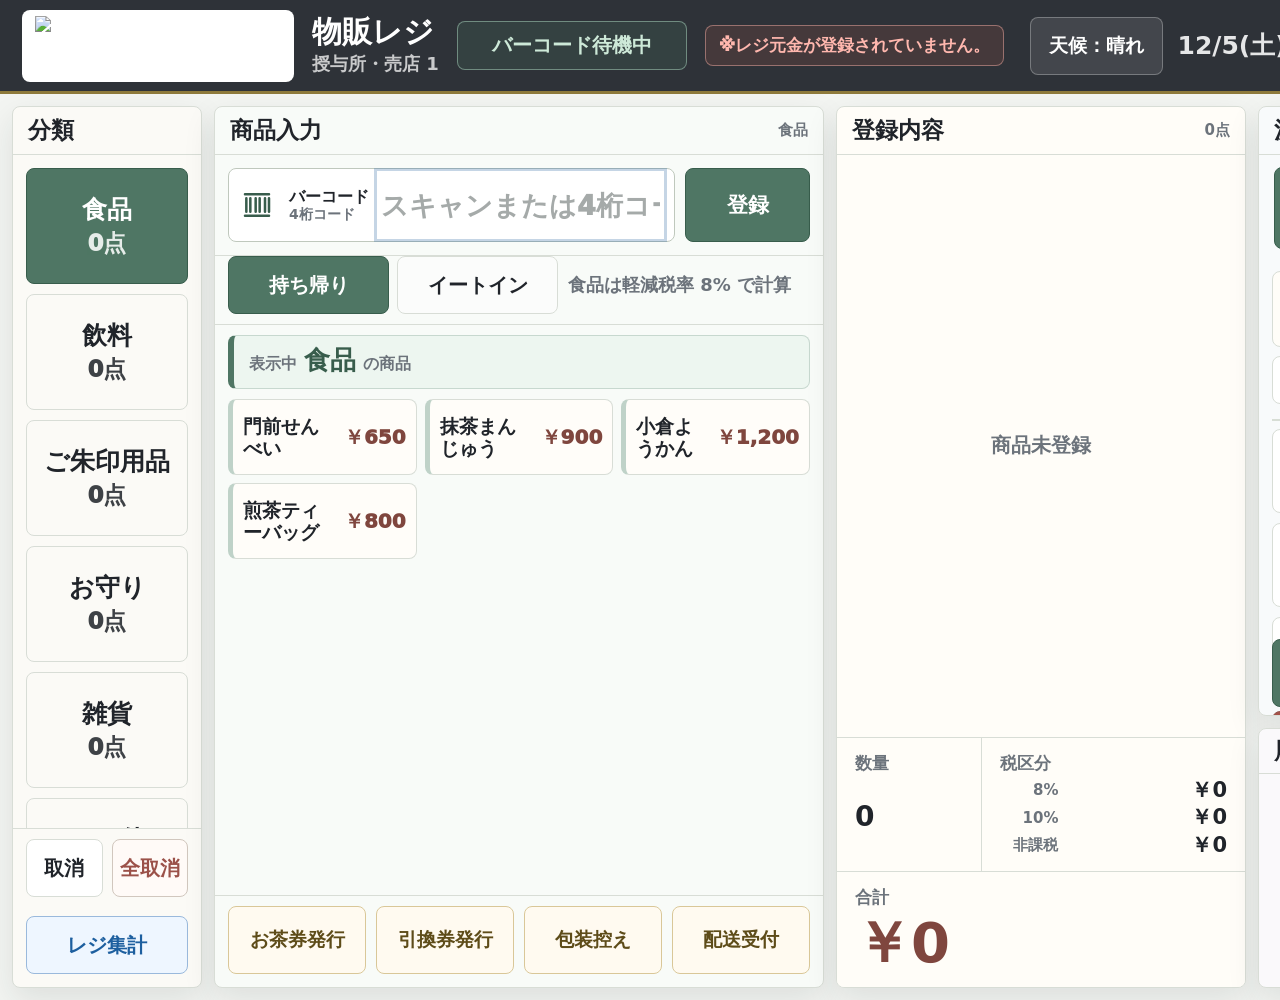
==== buppan/index.html @ e5e0f77d "init" ====
<!doctype html>
<html lang="ja">
  <head>
    <meta charset="utf-8" />
    <meta name="viewport" content="width=device-width, initial-scale=1" />
    <meta name="theme-color" content="#2e3238" />
    <title>物販レジ WUXGA 10.1インチ</title>
    <link rel="manifest" href="./manifest.webmanifest" />
    <link rel="icon" href="../../temple-register-icon.svg" type="image/svg+xml" />
    <link rel="stylesheet" href="./styles.css" />
    <script src="./app.js" defer></script>
  </head>
  <body>
    <div class="app">
      <header class="topbar">
        <div class="brand-mark">
          <img src="../../omairi-pay-logo.svg" alt="おまいり Pay" />
        </div>
        <div class="title-block">
          <h1>物販レジ</h1>
          <p>授与所・売店 1</p>
        </div>
        <div class="scanner-status" id="scannerStatus">バーコード待機中</div>
        <div class="opening-alert" id="openingAlert">※レジ元金が登録されていません。</div>
        <div class="topbar-meta">
          <div class="weather-selector">
            <button type="button" class="weather-button" id="weatherButton" aria-expanded="false" aria-haspopup="true">
              天候：晴れ
            </button>
            <div class="weather-menu hidden" id="weatherMenu" aria-label="天候選択"></div>
          </div>
          <span id="clock">--/-- --:--</span>
          <button type="button" class="staff-button" id="staffButton">担当：山田 太郎</button>
        </div>
      </header>

      <main class="retail-layout" id="registerScreen">
        <section class="category-column column-shell" aria-label="分類">
          <div class="column-heading">
            <h2>分類</h2>
          </div>
          <nav class="category-tabs" id="categoryTabs" aria-label="商品分類"></nav>
          <div class="side-actions">
            <button type="button" class="side-action" id="undoButton">取消</button>
            <button type="button" class="side-action danger" id="clearCart">全取消</button>
            <button type="button" class="side-action report" id="openClosing">レジ集計</button>
          </div>
        </section>

        <section class="product-column column-shell" aria-label="商品入力">
          <div class="column-heading">
            <h2>商品入力</h2>
            <span id="activeCategoryLabel">食品</span>
          </div>

          <div class="scan-panel">
            <label class="barcode-field">
              <svg class="field-icon" viewBox="0 0 24 24" aria-hidden="true">
                <path d="M4 7v10M7 7v10M11 7v10M14 7v10M18 7v10M21 7v10" />
                <path d="M3 4h18M3 20h18" />
              </svg>
              <span class="barcode-label">
                <strong>バーコード</strong>
                <small>4桁コード</small>
              </span>
              <input id="barcodeInput" type="text" inputmode="numeric" autocomplete="off" placeholder="スキャンまたは4桁コード" />
            </label>
            <button type="button" class="scan-button" id="addBarcode">登録</button>
          </div>

          <div class="mode-row">
            <div class="service-mode" id="serviceMode" role="tablist" aria-label="税率区分">
              <button type="button" class="active" data-service="takeout" role="tab" aria-selected="true">持ち帰り</button>
              <button type="button" data-service="eatin" role="tab" aria-selected="false">イートイン</button>
            </div>
            <div class="service-note" id="serviceNote">食品は軽減税率 8% で計算</div>
          </div>

          <div class="product-context">
            <span>表示中</span>
            <strong id="categoryContextLabel">食品</strong>
            <span>の商品</span>
          </div>

          <div class="product-grid" id="productGrid" aria-live="polite"></div>

          <div class="ticket-actions" aria-label="券・控え発行">
            <button type="button" data-ticket-action="tea">お茶券発行</button>
            <button type="button" data-ticket-action="voucher">引換券発行</button>
            <button type="button" data-ticket-action="wrap">包装控え</button>
            <button type="button" data-ticket-action="delivery">配送受付</button>
          </div>
        </section>

        <section class="cart-column column-shell" aria-label="登録内容">
          <div class="column-heading">
            <h2>登録内容</h2>
            <span id="cartCount">0点</span>
          </div>
          <div class="cart-list" id="cartList"></div>
            <div class="cart-totals">
              <div>
                <span>数量</span>
                <strong id="itemTotal">0</strong>
              </div>
            <div class="tax-total-block">
              <span>税区分</span>
              <div class="tax-summary" id="taxSummary">
                <div><span>8%</span><strong>¥0</strong></div>
                <div><span>10%</span><strong>¥0</strong></div>
                <div><span>非課税</span><strong>¥0</strong></div>
              </div>
            </div>
            <div class="grand-total">
              <span>合計</span>
              <strong id="grandTotal">¥0</strong>
            </div>
          </div>
        </section>

        <section class="payment-column" aria-label="決済">
          <section class="payment-panel column-shell">
            <div class="column-heading">
              <h2>決済</h2>
              <span id="paymentModeLabel">現金</span>
            </div>
            <div class="payment-tabs" id="paymentTabs" role="tablist" aria-label="決済方法">
              <button type="button" class="active" data-payment="cash" role="tab" aria-selected="true">
                <svg class="button-icon" viewBox="0 0 24 24" aria-hidden="true">
                  <rect x="3" y="6" width="18" height="12" rx="2" />
                  <circle cx="12" cy="12" r="3" />
                  <path d="M6 9h2M16 15h2" />
                </svg>
                <span>現金</span>
              </button>
              <button type="button" data-payment="cashless" role="tab" aria-selected="false">
                <svg class="button-icon" viewBox="0 0 24 24" aria-hidden="true">
                  <rect x="3" y="5" width="18" height="14" rx="2" />
                  <path d="M3 10h18M7 15h4" />
                </svg>
                <span>キャッシュレス</span>
              </button>
            </div>

            <div class="cash-panel" id="cashPanel">
              <div class="payment-readouts">
                <button type="button" class="payment-readout" id="cashEntryButton">
                  <span>お預り</span>
                  <strong id="cashReceived">¥0</strong>
                </button>
                <div class="payment-readout change">
                  <span>お釣り</span>
                  <strong id="changeAmount">¥0</strong>
                </div>
              </div>
              <div class="quick-money">
                <button type="button" data-cash="exact">ちょうど</button>
                <button type="button" data-cash-add="1000">+1,000</button>
                <button type="button" data-cash-add="5000">+5,000</button>
                <button type="button" data-cash-add="10000">+10,000</button>
              </div>
              <div class="money-pad" id="moneyPad" aria-label="金額テンキー">
                <button type="button" data-digit="7">7</button>
                <button type="button" data-digit="8">8</button>
                <button type="button" data-digit="9">9</button>
                <button type="button" data-digit="4">4</button>
                <button type="button" data-digit="5">5</button>
                <button type="button" data-digit="6">6</button>
                <button type="button" data-digit="1">1</button>
                <button type="button" data-digit="2">2</button>
                <button type="button" data-digit="3">3</button>
                <button type="button" class="clear-key" data-action="clearCash">C</button>
                <button type="button" data-digit="0">0</button>
                <button type="button" data-digit="00">00</button>
              </div>
            </div>

            <div class="cashless-panel hidden" id="cashlessPanel">
              <div class="cashless-methods" id="cashlessMethods">
                <button type="button" class="active" data-cashless="クレジット">クレジット</button>
                <button type="button" data-cashless="電子マネー">電子マネー</button>
              </div>
              <div class="payment-readout cashless-total">
                <span>決済額</span>
                <strong id="cashlessTotal">¥0</strong>
              </div>
              <button type="button" class="approve-button" id="approveCashless">承認して会計確認</button>
              <div class="status-line" id="cashlessStatus">未処理</div>
            </div>

            <button type="button" class="settle-button" id="settleButton">会計確認</button>
          </section>

          <section class="history-panel column-shell">
            <div class="column-heading compact">
              <h2>履歴</h2>
              <span id="historyCount">0件</span>
            </div>
            <div class="history-list" id="historyList"></div>
          </section>
        </section>
      </main>

      <main class="closing-screen hidden" id="closingScreen" aria-label="レジ集計">
        <section class="closing-top">
          <div>
            <h2>レジ集計</h2>
            <p>販売途中でも現在時点の集計を確認できます</p>
          </div>
          <div class="closing-top-actions">
            <button type="button" class="closing-report-print" id="printClosingReport">レジ締集計表印刷</button>
            <button type="button" class="back-register" id="backRegister">レジ画面へ戻る</button>
          </div>
        </section>

        <section class="closing-dashboard" aria-label="集計サマリー">
          <div class="closing-metric">
            <span>レジ元金</span>
            <strong id="openingCashTotal">¥0</strong>
          </div>
          <div class="closing-metric">
            <span>現金売上</span>
            <strong id="cashSalesTotal">¥0</strong>
          </div>
          <div class="closing-metric">
            <span>レジ内理論現金</span>
            <strong id="expectedCashTotal">¥0</strong>
          </div>
          <div class="closing-metric">
            <span>レジ内実現金</span>
            <strong id="closingCashTotal">¥0</strong>
          </div>
          <div class="closing-metric difference">
            <span>レジ金差額（過不足金）</span>
            <strong id="cashDifference">¥0</strong>
          </div>
        </section>

        <section class="closing-grid">
          <section class="closing-panel cash-count-panel">
            <div class="closing-panel-heading">
              <div>
                <h3>レジ元金登録</h3>
                <p>販売開始前の釣銭準備金</p>
              </div>
              <span id="openingSavedAt">未登録</span>
            </div>
            <div class="cash-count-table" id="openingCashRows"></div>
            <button type="button" class="closing-save" id="saveOpeningCash">元金を登録</button>
          </section>

          <section class="closing-panel cash-count-panel">
            <div class="closing-panel-heading">
              <div>
                <h3>レジ締登録</h3>
                <p>販売終了後、レジ内の実現金を登録</p>
              </div>
              <span id="closingSavedAt">未登録</span>
            </div>
            <div class="cash-count-table" id="closingCashRows"></div>
            <button type="button" class="closing-save close" id="saveClosingCash">締めを登録</button>
          </section>

          <section class="closing-panel sales-panel">
            <div class="closing-panel-heading">
              <div>
                <h3>売上内訳</h3>
                <p>現時点の会計を集計</p>
              </div>
            </div>
            <div class="sales-breakdown">
              <div>
                <span>会計件数</span>
                <strong id="activeSaleCount">0件</strong>
              </div>
              <div>
                <span>商品点数</span>
                <strong id="closingItemTotal">0点</strong>
              </div>
              <div>
                <span>現金売上</span>
                <strong id="cashSalesBreakdown">¥0</strong>
              </div>
              <div>
                <span>クレジットカード</span>
                <strong id="creditSalesTotal">¥0</strong>
              </div>
              <div>
                <span>電子マネー</span>
                <strong id="emoneySalesTotal">¥0</strong>
              </div>
              <div class="sales-grand">
                <span>売上合計</span>
                <strong id="grossSalesTotal">¥0</strong>
              </div>
            </div>
          </section>

          <section class="closing-panel summary-panel">
            <div class="closing-panel-heading">
              <div>
                <h3>税区分別売上</h3>
                <p>8％・10％・非課税</p>
              </div>
            </div>
            <div class="closing-tax-summary" id="closingTaxSummary"></div>
          </section>

          <section class="closing-panel product-summary-panel">
            <div class="closing-panel-heading">
              <div>
                <h3>商品別数量</h3>
                <p>本日の物販商品別集計</p>
              </div>
            </div>
            <div class="product-summary-list" id="closingProductSummary"></div>
          </section>
        </section>
      </main>
    </div>

    <div class="modal-backdrop hidden" id="quantityDialog" role="dialog" aria-modal="true" aria-labelledby="quantityTitle">
      <section class="keypad-dialog">
        <div class="dialog-heading">
          <h2 id="quantityTitle">数量入力</h2>
          <button type="button" class="dialog-close" id="quantityCancel" aria-label="閉じる">×</button>
        </div>
        <div class="cash-count-display quantity-display">
          <span id="quantityTargetName">商品</span>
          <strong id="quantityInputValue">0</strong>
        </div>
        <div class="cash-count-pad quantity-pad" id="quantityPad" aria-label="数量テンキー">
          <button type="button" data-quantity-digit="7">7</button>
          <button type="button" data-quantity-digit="8">8</button>
          <button type="button" data-quantity-digit="9">9</button>
          <button type="button" data-quantity-digit="4">4</button>
          <button type="button" data-quantity-digit="5">5</button>
          <button type="button" data-quantity-digit="6">6</button>
          <button type="button" data-quantity-digit="1">1</button>
          <button type="button" data-quantity-digit="2">2</button>
          <button type="button" data-quantity-digit="3">3</button>
          <button type="button" class="clear-key" data-quantity-action="clear">C</button>
          <button type="button" data-quantity-digit="0">0</button>
          <button type="button" data-quantity-action="back">⌫</button>
        </div>
        <div class="dialog-actions">
          <button type="button" class="secondary-action" id="quantityClear">クリア</button>
          <button type="button" class="primary-action" id="quantityApply">決定</button>
        </div>
      </section>
    </div>

    <div class="modal-backdrop hidden" id="cashCountDialog" role="dialog" aria-modal="true" aria-labelledby="cashCountTitle">
      <section class="keypad-dialog">
        <div class="dialog-heading">
          <h2 id="cashCountTitle">枚数入力</h2>
          <button type="button" class="dialog-close" id="cashCountCancel" aria-label="閉じる">×</button>
        </div>
        <div class="cash-count-display">
          <span id="cashCountTargetName">金種</span>
          <strong id="cashCountInputValue">0</strong>
        </div>
        <div class="cash-count-pad" id="cashCountPad" aria-label="枚数テンキー">
          <button type="button" data-cash-count-digit="7">7</button>
          <button type="button" data-cash-count-digit="8">8</button>
          <button type="button" data-cash-count-digit="9">9</button>
          <button type="button" data-cash-count-digit="4">4</button>
          <button type="button" data-cash-count-digit="5">5</button>
          <button type="button" data-cash-count-digit="6">6</button>
          <button type="button" data-cash-count-digit="1">1</button>
          <button type="button" data-cash-count-digit="2">2</button>
          <button type="button" data-cash-count-digit="3">3</button>
          <button type="button" class="clear-key" data-cash-count-action="clear">C</button>
          <button type="button" data-cash-count-digit="0">0</button>
          <button type="button" data-cash-count-action="back">⌫</button>
        </div>
        <div class="dialog-actions">
          <button type="button" class="secondary-action" id="cashCountClear">クリア</button>
          <button type="button" class="primary-action" id="cashCountApply">決定</button>
        </div>
      </section>
    </div>

    <div class="modal-backdrop hidden" id="confirmDialog" role="dialog" aria-modal="true" aria-labelledby="confirmTitle">
      <section class="confirm-dialog">
        <div class="dialog-heading">
          <h2 id="confirmTitle">会計確認</h2>
          <button type="button" class="dialog-close" id="confirmClose" aria-label="閉じる">×</button>
        </div>
        <div class="confirm-summary" id="confirmSummary"></div>
        <div class="confirm-readout settlement-readout">
          <div class="confirm-metric confirm-total-block">
            <span>合計</span>
            <strong id="confirmTotal">¥0</strong>
          </div>
          <div class="confirm-metric confirm-payment-block">
            <span>決済種別</span>
            <strong id="confirmPayment">現金</strong>
          </div>
          <div class="confirm-metric confirm-received-block" id="confirmReceivedBlock">
            <span>お預り</span>
            <strong id="confirmReceived">¥0</strong>
          </div>
          <div class="confirm-metric confirm-change-block" id="confirmChangeBlock">
            <span>お釣り</span>
            <strong id="confirmChange">¥0</strong>
          </div>
        </div>
        <div class="dialog-actions">
          <button type="button" class="secondary-action" id="confirmBack">戻る</button>
          <button type="button" class="primary-action" id="confirmSettle">確定する</button>
        </div>
      </section>
    </div>

    <div class="modal-backdrop hidden" id="cancelSaleDialog" role="dialog" aria-modal="true" aria-labelledby="cancelSaleTitle">
      <section class="confirm-dialog">
        <div class="dialog-heading">
          <h2 id="cancelSaleTitle">会計取消</h2>
          <button type="button" class="dialog-close" id="cancelSaleClose" aria-label="閉じる">×</button>
        </div>
        <div class="confirm-summary" id="cancelSaleSummary"></div>
        <div class="cancel-readout">
          <div class="cancel-metric">
            <span>会計番号</span>
            <strong id="cancelSaleNo">No.0200001</strong>
          </div>
          <div class="cancel-metric">
            <span>決済種別</span>
            <strong id="cancelSalePayment">現金</strong>
          </div>
          <div class="cancel-metric refund">
            <span>返金額</span>
            <strong id="cancelSaleTotal">¥0</strong>
          </div>
          <div class="cancel-metric status">
            <span>状態</span>
            <strong id="cancelSaleStatus">返金確認</strong>
          </div>
        </div>
        <div class="cancel-notice" id="cancelSaleNotice">内容を確認してから取消してください。</div>
        <div class="dialog-actions">
          <button type="button" class="secondary-action" id="cancelSaleBack">戻る</button>
          <button type="button" class="primary-action danger-action" id="cancelSaleConfirm">取消する</button>
        </div>
      </section>
    </div>

    <div class="modal-backdrop hidden" id="printDialog" role="dialog" aria-modal="true" aria-labelledby="printTitle">
      <section class="confirm-dialog print-dialog">
        <div class="dialog-heading">
          <h2 id="printTitle">帳票発行</h2>
          <button type="button" class="dialog-close" id="printClose" aria-label="閉じる">×</button>
        </div>
        <div class="print-target">
          <span id="printSaleNo">No.0200001</span>
          <strong id="printSaleTotal">¥0</strong>
          <small id="printSaleMeta">現金 / 0点</small>
        </div>
        <div class="print-actions">
          <button type="button" class="print-action receipt" id="printReceipt">レシート発行</button>
          <button type="button" class="print-action invoice" id="printInvoice">領収書発行</button>
        </div>
        <div class="print-output hidden" id="printOutput"></div>
      </section>
    </div>

    <div class="toast hidden" id="toast" role="status" aria-live="polite"></div>
  </body>
</html>
---- buppan/styles.css ----
:root {
  color-scheme: light;
  --bg: #f3f5f2;
  --surface: #ffffff;
  --surface-soft: #fbfaf6;
  --ink: #20242a;
  --muted: #6c737b;
  --line: #d8ddd6;
  --line-strong: #bfc8bd;
  --moss: #4f7664;
  --moss-dark: #385d4c;
  --accent: #9d5a4f;
  --accent-dark: #7f463e;
  --blue: #3f73a8;
  --blue-dark: #315f8f;
  --gold: #8e7a3b;
  --danger: #9b5149;
  --shadow: 0 12px 32px rgba(34, 37, 41, 0.1);
  --radius: 8px;
  --tap: 74px;
  font-family:
    "Noto Sans JP",
    "Hiragino Kaku Gothic ProN",
    "Yu Gothic",
    Meiryo,
    system-ui,
    sans-serif;
}

* {
  box-sizing: border-box;
}

html,
body {
  min-height: 100%;
  margin: 0;
}

body {
  background: var(--bg);
  color: var(--ink);
}

button,
input {
  font: inherit;
}

button {
  appearance: none;
  min-height: var(--tap);
  border: 1px solid var(--line);
  border-radius: var(--radius);
  background: var(--surface);
  color: inherit;
  font-weight: 900;
  touch-action: manipulation;
}

button:active {
  transform: translateY(1px);
}

button:disabled {
  opacity: 0.48;
  transform: none;
}

button:focus-visible,
input:focus-visible {
  outline: 3px solid rgba(63, 115, 168, 0.3);
  outline-offset: 2px;
}

h1,
h2,
p {
  margin: 0;
}

.app {
  height: 100dvh;
  min-width: 1600px;
  min-height: 1000px;
  display: grid;
  grid-template-rows: 94px 1fr;
}

.topbar {
  display: flex;
  align-items: center;
  gap: 18px;
  padding: 9px 22px;
  border-bottom: 3px solid var(--gold);
  background: #2e3238;
  color: #ffffff;
}

.brand-mark {
  width: 272px;
  height: 72px;
  display: grid;
  place-items: center;
  padding: 5px 12px;
  overflow: hidden;
  border: 1px solid rgba(255, 255, 255, 0.42);
  border-radius: var(--radius);
  background: #ffffff;
}

.brand-mark img {
  width: 100%;
  height: 100%;
  display: block;
  object-fit: contain;
}

.title-block h1 {
  font-size: 30px;
  line-height: 1.12;
  letter-spacing: 0;
}

.title-block p {
  margin-top: 4px;
  color: rgba(255, 255, 255, 0.74);
  font-size: 18px;
  font-weight: 800;
}

.scanner-status {
  min-width: 230px;
  padding: 10px 16px;
  border: 1px solid rgba(160, 202, 181, 0.55);
  border-radius: var(--radius);
  background: rgba(79, 118, 100, 0.22);
  color: #cde9d8;
  font-size: 20px;
  font-weight: 950;
  text-align: center;
  white-space: nowrap;
}

.opening-alert {
  padding: 9px 13px;
  border: 1px solid rgba(255, 181, 171, 0.45);
  border-radius: var(--radius);
  background: rgba(155, 81, 73, 0.22);
  color: #ffb7ae;
  font-size: 17px;
  font-weight: 950;
  line-height: 1.2;
  white-space: nowrap;
}

.topbar-meta {
  margin-left: auto;
  display: flex;
  align-items: center;
  gap: 15px;
  color: rgba(255, 255, 255, 0.88);
  font-weight: 900;
}

.weather-selector {
  position: relative;
}

#clock {
  min-width: 185px;
  font-size: 25px;
  text-align: right;
  font-variant-numeric: tabular-nums;
  white-space: nowrap;
}

.weather-button,
.staff-button {
  min-height: 58px;
  padding: 0 18px;
  border-color: rgba(255, 255, 255, 0.28);
  background: rgba(255, 255, 255, 0.1);
  color: #ffffff;
  font-size: 19px;
  white-space: nowrap;
}

.staff-button {
  min-width: 188px;
}

.weather-menu {
  position: absolute;
  top: calc(100% + 8px);
  right: 0;
  z-index: 40;
  width: 360px;
  display: grid;
  grid-template-columns: repeat(3, 1fr);
  gap: 9px;
  padding: 11px;
  border: 1px solid var(--line-strong);
  border-radius: var(--radius);
  background: #ffffff;
  box-shadow: 0 18px 42px rgba(20, 22, 24, 0.22);
}

.weather-menu button {
  min-height: 58px;
  color: var(--ink);
  background: #fbfcfb;
  font-size: 18px;
}

.weather-menu button.active {
  color: #ffffff;
  border-color: var(--moss-dark);
  background: var(--moss);
}

.retail-layout {
  min-height: 0;
  display: grid;
  grid-template-columns: minmax(190px, 1fr) minmax(610px, 3.2fr) minmax(410px, 2.15fr) minmax(420px, 2.2fr);
  gap: 12px;
  padding: 12px;
  overflow: hidden;
}

.column-shell {
  min-height: 0;
  display: grid;
  overflow: hidden;
  border: 1px solid var(--line);
  border-radius: var(--radius);
  background: var(--surface);
  box-shadow: var(--shadow);
}

.category-column {
  grid-template-rows: auto 1fr auto;
  background: #fbfaf6;
}

.product-column {
  grid-template-rows: auto auto auto auto 1fr auto;
  background: #f8fbf8;
}

.cart-column {
  grid-template-rows: auto 1fr auto;
  background: #fffdf8;
}

.payment-column {
  min-height: 0;
  display: grid;
  grid-template-rows: minmax(0, 1fr) 260px;
  gap: 12px;
}

.payment-panel {
  grid-template-rows: auto auto 1fr auto;
  background: #f8fafb;
}

.history-panel {
  grid-template-rows: auto 1fr;
  background: #faf9fb;
}

.column-heading {
  min-height: 48px;
  display: flex;
  align-items: center;
  gap: 10px;
  padding: 6px 15px;
  border-bottom: 1px solid var(--line);
}

.column-heading h2 {
  font-size: 23px;
  letter-spacing: 0;
}

.column-heading span {
  margin-left: auto;
  color: var(--muted);
  font-size: 15px;
  font-weight: 900;
}

.column-heading.compact {
  min-height: 45px;
}

.category-tabs {
  display: grid;
  align-content: start;
  gap: 10px;
  padding: 13px;
  overflow: auto;
}

.category-tabs button {
  display: grid;
  align-content: center;
  min-height: 116px;
  padding: 12px;
  background: var(--surface-soft);
  font-size: 25px;
  line-height: 1.2;
}

.category-tabs button.active {
  color: #ffffff;
  border-color: var(--moss-dark);
  background: var(--moss);
}

.category-count {
  margin-top: 5px;
  font-size: 23px;
  font-weight: 950;
  opacity: 0.86;
  font-variant-numeric: tabular-nums;
}

.side-actions {
  display: grid;
  grid-template-columns: repeat(2, minmax(0, 1fr));
  gap: 9px;
  padding: 10px 13px 13px;
  border-top: 1px solid var(--line);
}

.side-action {
  min-height: 58px;
  font-size: 20px;
}

.side-action.danger,
.secondary-action {
  color: var(--danger);
  border-color: #d1c7be;
  background: #fffaf7;
}

.side-action.report {
  grid-column: 1 / -1;
  margin-top: 10px;
  color: #1d5f9f;
  border-color: #9ab9dc;
  background: #eef6ff;
}

.scan-panel {
  display: grid;
  grid-template-columns: minmax(0, 1fr) 125px;
  gap: 10px;
  padding: 13px;
  border-bottom: 1px solid var(--line);
}

.barcode-field {
  min-width: 0;
  display: grid;
  grid-template-columns: 38px auto minmax(0, 1fr);
  align-items: center;
  gap: 10px;
  padding: 0 12px;
  border: 1px solid var(--line-strong);
  border-radius: var(--radius);
  background: #ffffff;
}

.field-icon,
.button-icon {
  fill: none;
  stroke: currentColor;
  stroke-linecap: round;
  stroke-linejoin: round;
}

.field-icon {
  width: 32px;
  height: 32px;
  color: var(--moss-dark);
  stroke-width: 1.9;
}

.barcode-field span {
  color: var(--muted);
  font-size: 17px;
  font-weight: 900;
}

.barcode-label {
  display: grid;
  gap: 1px;
  line-height: 1.05;
  white-space: nowrap;
}

.barcode-label strong {
  color: var(--ink);
  font-size: 16px;
}

.barcode-label small {
  color: var(--muted);
  font-size: 14px;
  font-weight: 900;
}

.barcode-field input {
  width: 100%;
  min-height: 64px;
  border: 0;
  background: transparent;
  color: var(--ink);
  font-size: 27px;
  font-weight: 950;
  letter-spacing: 0;
}

.barcode-field input::placeholder {
  color: #a5aaa9;
}

.scan-button {
  color: #ffffff;
  border-color: var(--moss-dark);
  background: var(--moss);
  font-size: 21px;
}

.mode-row {
  display: grid;
  grid-template-columns: 330px minmax(0, 1fr);
  gap: 10px;
  align-items: center;
  padding: 0 13px 10px;
  border-bottom: 1px solid var(--line);
}

.service-mode {
  display: grid;
  grid-template-columns: repeat(2, 1fr);
  gap: 8px;
}

.service-mode button {
  min-height: 58px;
  font-size: 20px;
  background: #fbfcfb;
}

.service-mode button.active {
  color: #ffffff;
  border-color: var(--moss-dark);
  background: var(--moss);
}

.service-note {
  color: var(--muted);
  font-size: 18px;
  font-weight: 900;
}

.product-context {
  display: flex;
  align-items: baseline;
  gap: 7px;
  min-height: 54px;
  margin: 10px 13px 0;
  padding: 7px 12px 7px 15px;
  border: 1px solid #c7d8cf;
  border-left: 6px solid var(--moss);
  border-radius: var(--radius);
  background: #edf6f0;
}

.product-context span {
  color: var(--muted);
  font-size: 16px;
  font-weight: 900;
}

.product-context strong {
  color: var(--moss-dark);
  font-size: 26px;
}

.product-grid {
  min-height: 0;
  display: grid;
  grid-template-columns: repeat(3, minmax(0, 1fr));
  align-content: start;
  gap: 8px;
  padding: 10px 13px;
  overflow: auto;
}

.product-card {
  min-height: 76px;
  display: grid;
  grid-template-columns: minmax(0, 1fr) auto;
  gap: 6px 8px;
  align-items: center;
  padding: 9px 10px;
  text-align: left;
  border-left: 5px solid #bfd2c8;
  background: #fffdf9;
}

.product-card:active {
  background: #f5faf6;
}

.product-name {
  font-size: 19px;
  line-height: 1.18;
}

.product-price {
  min-width: 78px;
  color: var(--accent-dark);
  font-size: 20px;
  font-weight: 950;
  text-align: right;
  font-variant-numeric: tabular-nums;
}

.ticket-actions {
  display: grid;
  grid-template-columns: repeat(4, minmax(0, 1fr));
  gap: 10px;
  padding: 10px 13px 13px;
  border-top: 1px solid var(--line);
}

.ticket-actions button {
  min-height: 68px;
  font-size: 19px;
  border-color: #d9c798;
  background: #fffaf0;
  color: #5e4c19;
}

.cart-list {
  min-height: 0;
  padding: 14px 18px;
  overflow: auto;
}

.cart-row {
  display: grid;
  grid-template-columns: minmax(0, 1fr) auto auto;
  gap: 6px 12px;
  align-items: center;
  padding: 13px 0;
  border-bottom: 1px solid #edf0ec;
}

.cart-row:last-child {
  border-bottom: 0;
}

.cart-name {
  font-size: 22px;
  line-height: 1.2;
}

.cart-meta {
  color: var(--muted);
  font-size: 15px;
  font-weight: 900;
}

.cart-line-total {
  min-width: 110px;
  color: var(--accent-dark);
  font-size: 24px;
  text-align: right;
  font-variant-numeric: tabular-nums;
}

.cart-controls {
  grid-column: 1 / -1;
  display: grid;
  grid-template-columns: 62px 78px 62px 76px;
  gap: 8px;
  justify-content: end;
  align-items: center;
}

.cart-controls button {
  min-height: 54px;
  font-size: 24px;
}

.cart-controls .minus {
  color: #ffffff;
  border-color: #8f554e;
  background: #a6655c;
}

.cart-controls .plus {
  color: #ffffff;
  border-color: var(--moss-dark);
  background: var(--moss);
}

.quantity-pill {
  min-height: 54px;
  display: grid;
  place-items: center;
  padding: 0 8px;
  border: 1px solid var(--line-strong);
  border-radius: var(--radius);
  background: #fbfcfb;
  color: var(--ink);
  font-size: 28px;
  font-weight: 950;
  line-height: 1;
  font-variant-numeric: tabular-nums;
}

.quantity-pill:focus-visible {
  outline: 4px solid rgba(45, 115, 184, 0.24);
  outline-offset: 2px;
}

.remove-item {
  min-height: 44px !important;
  color: var(--danger);
  font-size: 16px !important;
  background: #fffaf7;
}

.empty-state {
  height: 100%;
  min-height: 180px;
  display: grid;
  place-items: center;
  color: var(--muted);
  font-size: 20px;
  font-weight: 900;
}

.cart-totals {
  display: grid;
  grid-template-columns: 0.82fr 1.48fr;
  border-top: 1px solid var(--line);
  background: #fffdf8;
}

.cart-totals > div {
  display: grid;
  gap: 4px;
  padding: 14px 18px;
  border-right: 1px solid var(--line);
}

.cart-totals > div:nth-child(2) {
  border-right: 0;
}

.cart-totals span {
  color: var(--muted);
  font-size: 17px;
  font-weight: 900;
}

.cart-totals strong {
  font-size: 28px;
  line-height: 1.08;
  font-variant-numeric: tabular-nums;
}

.tax-summary {
  display: grid;
  gap: 5px;
}

.tax-summary > div {
  display: grid;
  grid-template-columns: 58px minmax(0, 1fr);
  align-items: center;
  gap: 8px;
}

.tax-summary span {
  color: var(--muted);
  font-size: 15px;
  text-align: right;
}

.tax-summary strong {
  font-size: 21px;
  text-align: right;
}

.cart-totals .grand-total {
  grid-column: 1 / -1;
  border-top: 1px solid var(--line);
  border-right: 0;
}

.cart-totals .grand-total strong {
  color: var(--accent-dark);
  font-size: 56px;
}

.payment-tabs,
.quick-money,
.cashless-methods,
.dialog-actions {
  display: grid;
  gap: 10px;
}

.payment-tabs {
  grid-template-columns: repeat(2, minmax(0, 1fr));
  padding: 12px 15px;
}

.payment-tabs button {
  display: grid;
  place-items: center;
  align-content: center;
  gap: 5px;
  min-height: 82px;
  font-size: 22px;
  background: #fbfcfb;
}

.payment-tabs .button-icon {
  width: 34px;
  height: 34px;
  stroke-width: 1.9;
}

.payment-tabs button.active,
.cashless-methods button.active {
  color: #ffffff;
  border-color: var(--moss-dark);
  background: var(--moss);
}

.cash-panel,
.cashless-panel {
  min-height: 0;
  display: grid;
  align-content: start;
  gap: 9px;
  padding: 10px 13px 13px;
}

.payment-readouts {
  display: grid;
  grid-template-columns: repeat(2, minmax(0, 1fr));
  gap: 10px;
}

.payment-readout {
  min-height: 68px;
  display: grid;
  gap: 2px;
  align-content: center;
  padding: 9px 13px;
  border: 1px solid var(--line);
  border-radius: var(--radius);
  background: #fffdf8;
  text-align: left;
}

.payment-readout span {
  color: var(--muted);
  font-size: 16px;
  font-weight: 900;
}

.payment-readout strong {
  color: var(--accent-dark);
  font-size: 33px;
  line-height: 1;
  font-variant-numeric: tabular-nums;
}

.payment-readout.change strong,
.cashless-total strong {
  color: var(--moss-dark);
}

.quick-money {
  grid-template-columns: repeat(4, minmax(0, 1fr));
}

.quick-money button {
  min-height: 48px;
  padding-inline: 6px;
  font-size: 17px;
}

.money-pad {
  width: min(100%, 420px);
  display: grid;
  grid-template-columns: repeat(3, 1fr);
  gap: 10px;
  justify-self: center;
}

.money-pad {
  margin-top: 6px;
  padding-top: 8px;
  border-top: 2px solid #d7ddd5;
}

.money-pad button {
  min-height: 84px;
  font-size: 40px;
}

.clear-key {
  color: #ffffff;
  border-color: #8f554e;
  background: #a65249;
}

.cashless-methods {
  grid-template-columns: repeat(2, minmax(0, 1fr));
}

.cashless-methods button {
  min-height: 86px;
  font-size: 21px;
}

.approve-button {
  color: #ffffff;
  border-color: var(--blue-dark);
  background: var(--blue);
  font-size: 23px;
}

.status-line {
  min-height: 36px;
  display: grid;
  place-items: center;
  color: var(--muted);
  font-size: 18px;
  font-weight: 900;
}

.settle-button,
.primary-action {
  min-height: 68px;
  margin: 2px 13px 8px;
  color: #ffffff;
  border-color: var(--moss-dark);
  background: var(--moss);
  font-size: 26px;
}

.history-list {
  min-height: 0;
  padding: 8px 12px;
  overflow: auto;
}

.history-row {
  display: grid;
  grid-template-columns: minmax(0, 1fr) auto auto auto;
  align-items: center;
  gap: 4px 10px;
  padding: 12px 0;
  border-bottom: 1px solid #edf0ec;
}

.history-row.cancelled {
  opacity: 0.72;
}

.history-row strong {
  font-size: 18px;
}

.history-total {
  text-align: right;
  font-variant-numeric: tabular-nums;
}

.history-row span {
  color: var(--muted);
  font-size: 14px;
  font-weight: 900;
}

.history-meta {
  grid-column: 1 / 3;
}

.history-status {
  grid-column: 3 / -1;
  text-align: right;
}

.history-status.cancelled {
  color: var(--danger);
}

.history-print,
.history-cancel {
  min-height: 40px;
  padding: 0 11px;
  font-size: 14px;
}

.history-print {
  border-color: #9ab9dc;
  background: #eef6ff;
  color: #1d5f9f;
}

.history-cancel {
  border-color: #d1c7be;
  background: #fffaf7;
  color: var(--danger);
}

.history-print:disabled {
  color: #7d8b96;
  border-color: #d5dde3;
  background: #f2f4f5;
}

.history-cancel:disabled {
  opacity: 0.42;
}

.closing-screen {
  min-height: 0;
  display: grid;
  grid-template-rows: auto auto 1fr;
  gap: 12px;
  padding: 12px;
  overflow: auto;
}

.closing-top,
.closing-dashboard,
.closing-panel {
  border: 1px solid var(--line);
  border-radius: var(--radius);
  background: var(--surface);
  box-shadow: var(--shadow);
}

.closing-top {
  display: flex;
  align-items: center;
  gap: 16px;
  padding: 14px 18px;
}

.closing-top h2,
.closing-panel-heading h3 {
  margin: 0;
}

.closing-top h2 {
  font-size: 30px;
}

.closing-top p,
.closing-panel-heading p {
  margin: 2px 0 0;
  color: var(--muted);
  font-size: 17px;
  font-weight: 900;
}

.closing-top-actions {
  margin-left: auto;
  display: flex;
  align-items: center;
  gap: 12px;
}

.back-register,
.closing-report-print {
  min-height: 68px;
  padding-inline: 22px;
  color: #ffffff;
  font-size: 22px;
}

.back-register {
  min-width: 230px;
  border-color: var(--moss-dark);
  background: var(--moss);
}

.closing-report-print {
  min-width: 270px;
  border-color: var(--blue-dark);
  background: var(--blue);
}

.closing-dashboard {
  display: grid;
  grid-template-columns: repeat(5, minmax(0, 1fr));
  overflow: hidden;
}

.closing-metric {
  display: grid;
  gap: 4px;
  padding: 14px 18px;
  border-right: 1px solid var(--line);
}

.closing-metric:last-child {
  border-right: 0;
}

.closing-metric span,
.sales-breakdown span {
  color: var(--muted);
  font-size: 17px;
  font-weight: 900;
}

.closing-metric strong {
  font-size: 32px;
  line-height: 1.1;
  font-variant-numeric: tabular-nums;
}

.closing-metric.difference strong {
  color: var(--danger);
}

.closing-metric.difference strong.balanced {
  color: var(--moss-dark);
}

.closing-metric.difference strong.overage {
  color: #7b611e;
}

.closing-grid {
  min-height: 0;
  display: grid;
  grid-template-columns: 1.35fr 1.35fr 0.82fr 0.74fr 0.86fr;
  gap: 12px;
}

.closing-panel {
  min-height: 0;
  display: grid;
  grid-template-rows: auto 1fr auto;
  overflow: hidden;
}

.closing-panel-heading {
  min-height: 68px;
  display: flex;
  align-items: center;
  gap: 12px;
  padding: 12px 15px;
  border-bottom: 1px solid var(--line);
}

.closing-panel-heading h3 {
  font-size: 24px;
}

.closing-panel-heading span {
  margin-left: auto;
  color: var(--muted);
  font-size: 16px;
  font-weight: 900;
  white-space: nowrap;
}

.cash-count-table,
.product-summary-list,
.closing-tax-summary {
  min-height: 0;
  overflow: hidden;
  padding: 9px 14px;
}

.product-summary-list {
  overflow: auto;
}

.cash-count-row {
  display: grid;
  grid-template-columns: minmax(130px, 1fr) 96px auto minmax(128px, auto);
  align-items: center;
  gap: 9px;
  padding: 7px 0;
  border-bottom: 1px solid #edf0ec;
}

.cash-count-row:last-child {
  border-bottom: 0;
}

.cash-denomination {
  text-align: right;
}

.cash-denomination strong {
  font-size: 23px;
}

.cash-count-row > span {
  font-size: 18px;
  font-weight: 900;
}

.cash-count-input {
  width: 96px;
  min-height: 56px;
  display: grid;
  place-items: center;
  padding: 0 8px;
  border: 1px solid var(--line-strong);
  border-radius: var(--radius);
  background: #fbfcfb;
  color: var(--ink);
  font-size: 28px;
  font-weight: 950;
  line-height: 1;
}

.cash-row-total {
  text-align: right;
  font-size: 20px;
  font-variant-numeric: tabular-nums;
}

.closing-save {
  min-height: 66px;
  margin: 12px 15px 15px;
  color: #ffffff;
  border-color: var(--moss-dark);
  background: var(--moss);
  font-size: 22px;
}

.closing-save.close {
  border-color: var(--accent-dark);
  background: var(--accent);
}

.sales-breakdown {
  display: grid;
  align-content: start;
  gap: 9px;
  padding: 12px;
}

.sales-breakdown > div,
.closing-tax-summary > div {
  display: grid;
  gap: 4px;
  padding: 11px 12px;
  border: 1px solid var(--line);
  border-radius: var(--radius);
  background: #fbfaf6;
}

.sales-breakdown strong,
.closing-tax-summary strong {
  width: 100%;
  font-size: 29px;
  text-align: right;
  font-variant-numeric: tabular-nums;
}

.sales-breakdown .sales-grand strong {
  color: var(--accent-dark);
  font-size: 39px;
}

.closing-tax-summary {
  display: grid;
  align-content: start;
  gap: 10px;
  overflow: auto;
}

.closing-tax-summary span {
  color: var(--muted);
  font-size: 17px;
  font-weight: 900;
}

.product-sales-row {
  display: grid;
  grid-template-columns: minmax(0, 1fr) auto auto;
  gap: 5px 12px;
  align-items: center;
  padding: 11px 0;
  border-bottom: 1px solid #edf0ec;
}

.product-sales-row:last-child {
  border-bottom: 0;
}

.product-sales-row strong {
  font-size: 19px;
}

.product-sales-row strong:nth-child(3),
.product-sales-row strong:nth-child(4) {
  text-align: right;
  font-variant-numeric: tabular-nums;
}

.product-sales-row span {
  color: var(--muted);
  font-size: 15px;
  font-weight: 900;
}

.hidden {
  display: none !important;
}

.modal-backdrop {
  position: fixed;
  inset: 0;
  z-index: 50;
  display: grid;
  place-items: center;
  padding: 20px;
  background: rgba(37, 40, 45, 0.44);
}

.keypad-dialog,
.confirm-dialog {
  width: min(575px, calc(100vw - 40px));
  max-height: calc(100dvh - 40px);
  display: grid;
  gap: 14px;
  overflow: auto;
  padding: 18px;
  border-radius: var(--radius);
  background: var(--surface);
  box-shadow: 0 22px 60px rgba(20, 22, 24, 0.28);
}

.confirm-dialog {
  width: min(650px, calc(100vw - 40px));
}

.dialog-heading {
  display: flex;
  align-items: center;
  gap: 10px;
}

.dialog-heading h2 {
  font-size: 25px;
}

.dialog-close {
  margin-left: auto;
  width: 55px;
  min-height: 55px;
  font-size: 30px;
}

.cash-count-display,
.confirm-readout {
  display: grid;
  gap: 8px 18px;
  padding: 15px;
  border: 1px solid var(--line);
  border-radius: var(--radius);
  background: #fffdf8;
}

.cash-count-display span,
.confirm-readout span {
  color: var(--muted);
  font-size: 16px;
  font-weight: 900;
}

.cash-count-display strong {
  font-size: 70px;
  line-height: 1;
  text-align: center;
  font-variant-numeric: tabular-nums;
}

.quantity-display span {
  color: var(--ink);
  font-size: 20px;
}

.cash-count-pad {
  width: min(100%, 420px);
  display: grid;
  grid-template-columns: repeat(3, 1fr);
  gap: 10px;
  justify-self: center;
}

.cash-count-pad button {
  min-height: 84px;
  font-size: 40px;
}

.confirm-summary {
  max-height: 330px;
  overflow: auto;
  border: 1px solid var(--line);
  border-radius: var(--radius);
  padding: 6px 14px;
}

.confirm-row {
  display: grid;
  grid-template-columns: minmax(0, 1fr) auto;
  gap: 4px 12px;
  padding: 12px 0;
  border-bottom: 1px solid #edf0ec;
}

.confirm-row:last-child {
  border-bottom: 0;
}

.confirm-row strong {
  font-size: 20px;
}

.confirm-line-total {
  justify-self: end;
  text-align: right;
  font-variant-numeric: tabular-nums;
}

.confirm-row span {
  color: var(--muted);
  font-size: 15px;
  font-weight: 900;
}

.confirm-tax-label {
  justify-self: end;
  text-align: right;
}

.confirm-readout {
  grid-template-columns: minmax(0, 1fr) minmax(0, 1fr);
}

.confirm-metric {
  min-height: 43px;
  display: flex;
  align-items: baseline;
  gap: 18px;
}

.confirm-payment-block {
  grid-column: 2;
  grid-row: 1;
}

.confirm-received-block {
  grid-column: 1;
  grid-row: 2;
}

.confirm-change-block {
  grid-column: 1;
  grid-row: 3;
}

.confirm-metric span {
  min-width: 86px;
  color: var(--ink);
  font-size: 20px;
  font-weight: 950;
}

.confirm-readout strong {
  font-size: 35px;
  text-align: left;
  font-variant-numeric: tabular-nums;
}

.confirm-total-block strong,
.confirm-change-block strong {
  color: var(--accent-dark);
}

.confirm-payment-block strong {
  color: var(--blue-dark);
}

.confirm-received-block strong {
  color: var(--moss-dark);
}

.dialog-actions {
  grid-template-columns: 1fr 1.3fr;
}

.dialog-actions .primary-action,
.dialog-actions .secondary-action {
  margin: 0;
}

.secondary-action {
  min-height: 68px;
  font-size: 22px;
}

.danger-action {
  border-color: #845048;
  background: var(--danger);
}

.cancel-readout {
  display: grid;
  grid-template-columns: repeat(2, 1fr);
  gap: 8px 20px;
  padding: 14px 15px;
  border: 1px solid var(--line);
  border-radius: var(--radius);
  background: #fbfaf6;
}

.cancel-metric {
  display: flex;
  align-items: baseline;
  gap: 10px;
  min-height: 40px;
}

.cancel-metric span {
  min-width: 88px;
  color: var(--ink);
  font-size: 18px;
  font-weight: 950;
}

.cancel-metric strong {
  color: var(--ink);
  font-size: 28px;
  line-height: 1.1;
  font-variant-numeric: tabular-nums;
}

.cancel-metric.refund,
.cancel-metric.status {
  grid-column: 1 / 3;
}

.cancel-metric:nth-child(2) strong,
.cancel-metric.status strong {
  color: var(--moss-dark);
}

.cancel-metric.refund strong {
  color: var(--danger);
}

.cancel-notice {
  border-radius: var(--radius);
  padding: 12px 14px;
  background: #fffaf7;
  color: #6f4a43;
  font-size: 17px;
  font-weight: 900;
}

.print-dialog {
  width: min(560px, calc(100vw - 40px));
}

.print-target {
  display: grid;
  gap: 6px;
  padding: 15px;
  border: 1px solid #d9e4ef;
  border-radius: var(--radius);
  background: #f4f9ff;
}

.print-target span,
.print-target small,
.print-output span {
  color: var(--muted);
  font-size: 16px;
  font-weight: 900;
}

.print-target strong {
  color: #1d5f9f;
  font-size: 38px;
  line-height: 1.1;
  font-variant-numeric: tabular-nums;
}

.print-actions {
  display: grid;
  grid-template-columns: repeat(2, 1fr);
  gap: 11px;
}

.print-action {
  min-height: 76px;
  color: #ffffff;
  border-color: #1d5f9f;
  background: #2e73b8;
  font-size: 22px;
}

.print-action.invoice {
  border-color: #184c7a;
  background: #225f92;
}

.print-output {
  display: grid;
  gap: 5px;
  padding: 13px 15px;
  border-radius: var(--radius);
  background: #eef6ff;
  color: #1d5f9f;
  font-weight: 900;
}

.print-output strong {
  font-size: 19px;
}

.toast {
  position: fixed;
  left: 50%;
  bottom: 22px;
  z-index: 80;
  transform: translateX(-50%);
  min-width: 320px;
  padding: 14px 20px;
  border-radius: var(--radius);
  background: rgba(37, 40, 45, 0.94);
  color: #ffffff;
  font-size: 18px;
  font-weight: 900;
  text-align: center;
  box-shadow: 0 16px 40px rgba(20, 22, 24, 0.28);
}

@media (max-width: 1200px) {
  .app {
    min-width: 1200px;
  }

  .retail-layout {
    overflow-x: auto;
  }
}
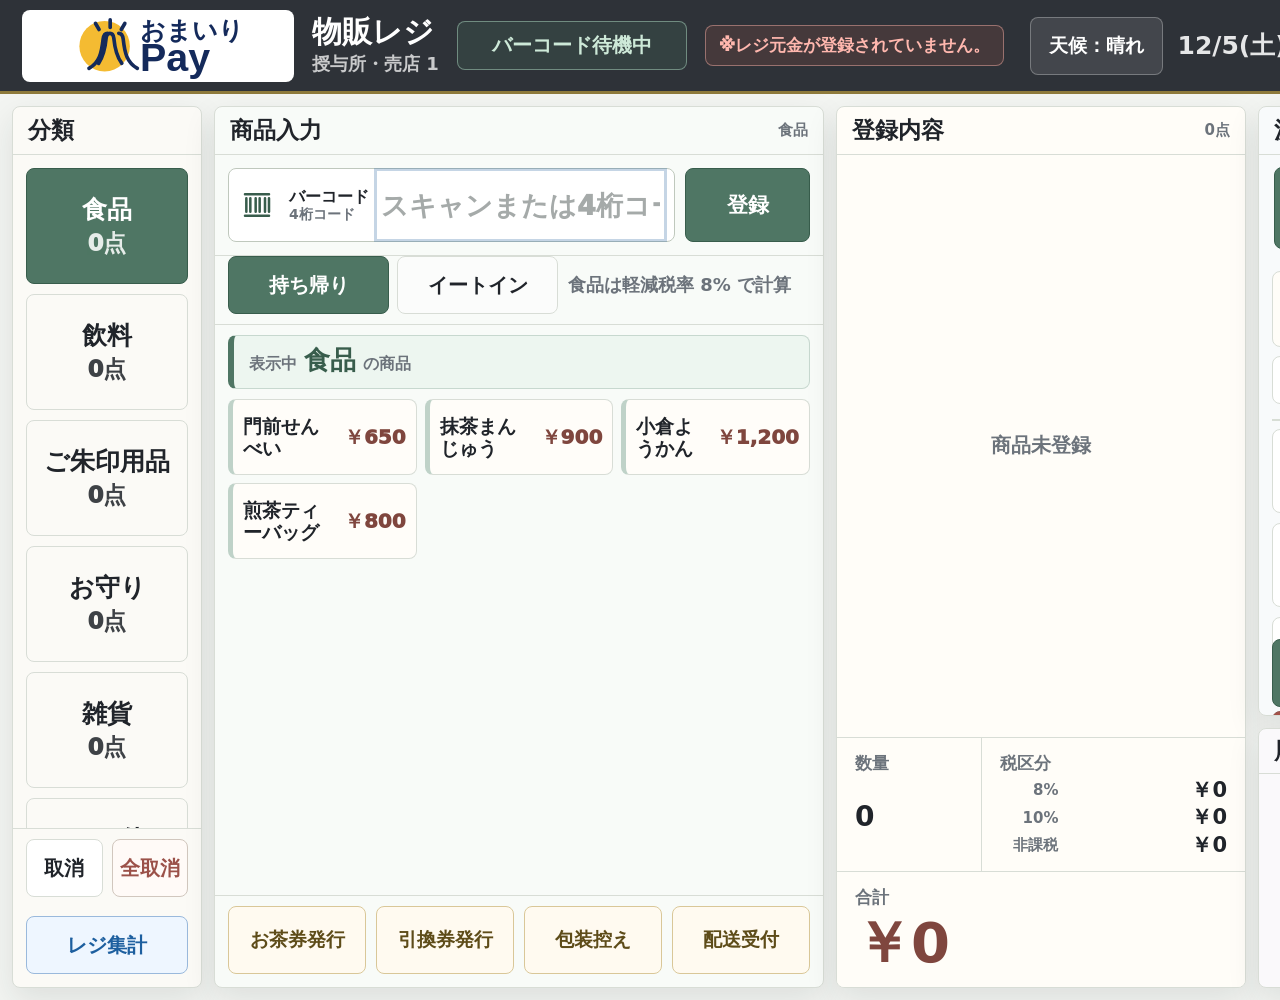
==== commit 0078b122: "update" ====
--- a/buppan/index.html
+++ b/buppan/index.html
@@ -6,7 +6,7 @@
     <meta name="theme-color" content="#2e3238" />
     <title>物販レジ WUXGA 10.1インチ</title>
     <link rel="manifest" href="./manifest.webmanifest" />
-    <link rel="icon" href="../../temple-register-icon.svg" type="image/svg+xml" />
+    <link rel="icon" href="./temple-register-icon.svg" type="image/svg+xml" />
     <link rel="stylesheet" href="./styles.css" />
     <script src="./app.js" defer></script>
   </head>
@@ -14,7 +14,7 @@
     <div class="app">
       <header class="topbar">
         <div class="brand-mark">
-          <img src="../../omairi-pay-logo.svg" alt="おまいり Pay" />
+          <img src="./omairi-pay-logo.svg" alt="おまいり Pay" />
         </div>
         <div class="title-block">
           <h1>物販レジ</h1>
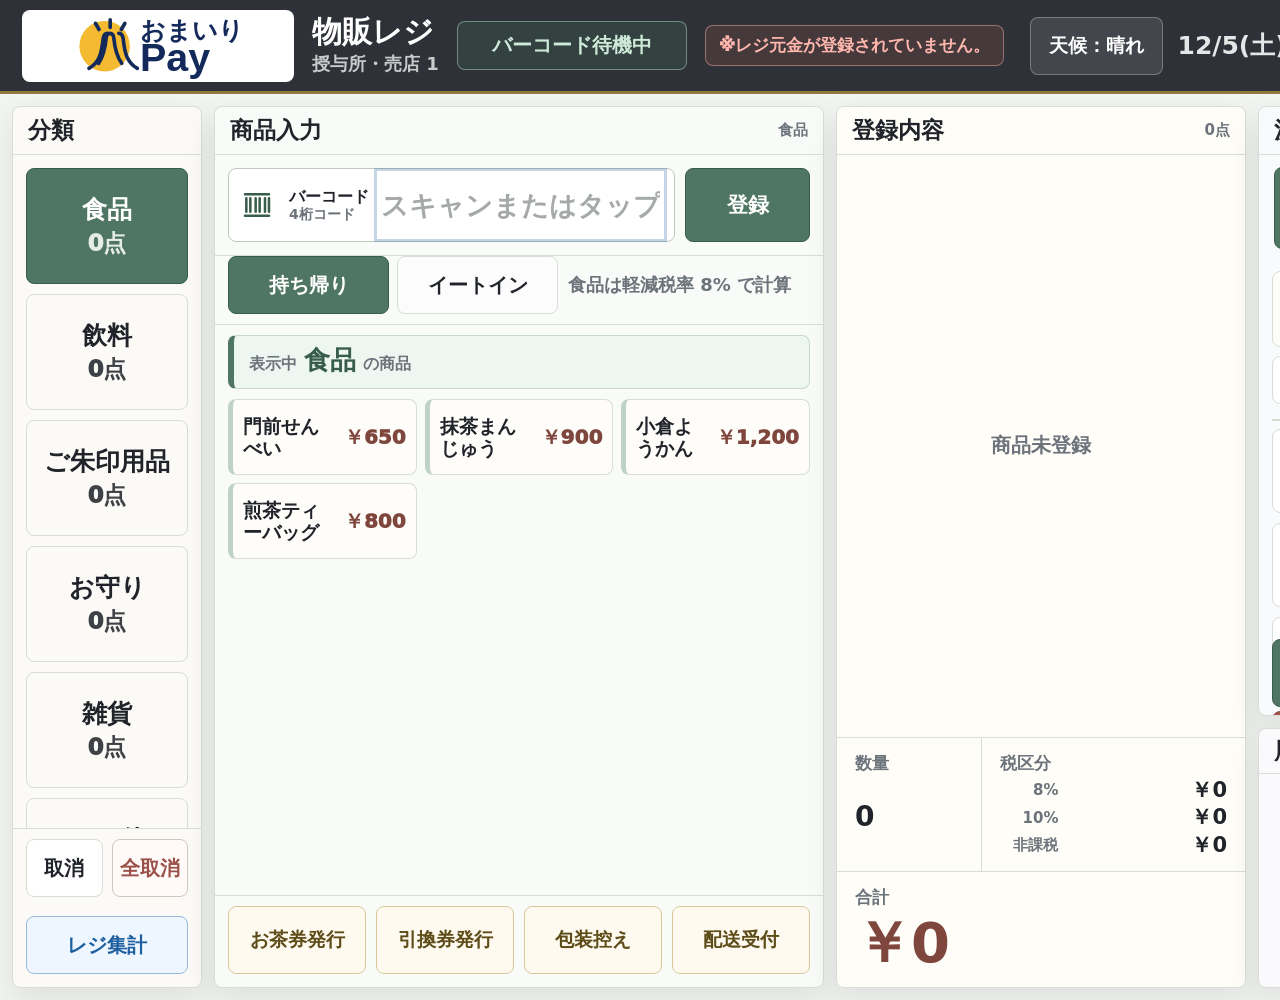
==== commit fc809ca0: "update 20260529_01-O-Pay-Regi-物販" ====
--- a/buppan/index.html
+++ b/buppan/index.html
@@ -63,7 +63,17 @@
                 <strong>バーコード</strong>
                 <small>4桁コード</small>
               </span>
-              <input id="barcodeInput" type="text" inputmode="numeric" autocomplete="off" placeholder="スキャンまたは4桁コード" />
+              <input
+                id="barcodeInput"
+                type="text"
+                inputmode="none"
+                autocomplete="off"
+                enterkeyhint="done"
+                virtualkeyboardpolicy="manual"
+                readonly
+                aria-readonly="true"
+                placeholder="スキャンまたはタップで入力"
+              />
             </label>
             <button type="button" class="scan-button" id="addBarcode">登録</button>
           </div>
@@ -319,6 +329,37 @@
       </main>
     </div>
 
+    <div class="modal-backdrop hidden" id="scanCodeDialog" role="dialog" aria-modal="true" aria-labelledby="scanCodeTitle">
+      <section class="keypad-dialog">
+        <div class="dialog-heading">
+          <h2 id="scanCodeTitle">バーコード/4桁コード入力</h2>
+          <button type="button" class="dialog-close" id="scanCodeCancel" aria-label="閉じる">×</button>
+        </div>
+        <div class="cash-count-display scan-code-display">
+          <span>コード</span>
+          <strong id="scanCodeInputValue">0</strong>
+        </div>
+        <div class="cash-count-pad scan-code-pad" id="scanCodePad" aria-label="コード入力テンキー">
+          <button type="button" data-scan-code-digit="7">7</button>
+          <button type="button" data-scan-code-digit="8">8</button>
+          <button type="button" data-scan-code-digit="9">9</button>
+          <button type="button" data-scan-code-digit="4">4</button>
+          <button type="button" data-scan-code-digit="5">5</button>
+          <button type="button" data-scan-code-digit="6">6</button>
+          <button type="button" data-scan-code-digit="1">1</button>
+          <button type="button" data-scan-code-digit="2">2</button>
+          <button type="button" data-scan-code-digit="3">3</button>
+          <button type="button" class="clear-key" data-scan-code-action="clear">C</button>
+          <button type="button" data-scan-code-digit="0">0</button>
+          <button type="button" data-scan-code-action="back">⌫</button>
+        </div>
+        <div class="dialog-actions">
+          <button type="button" class="secondary-action" id="scanCodeClear">クリア</button>
+          <button type="button" class="primary-action" id="scanCodeApply">登録</button>
+        </div>
+      </section>
+    </div>
+
     <div class="modal-backdrop hidden" id="quantityDialog" role="dialog" aria-modal="true" aria-labelledby="quantityTitle">
       <section class="keypad-dialog">
         <div class="dialog-heading">
--- a/buppan/styles.css
+++ b/buppan/styles.css
@@ -425,6 +425,11 @@
   letter-spacing: 0;
 }
 
+.barcode-field input[readonly] {
+  cursor: pointer;
+  caret-color: transparent;
+}
+
 .barcode-field input::placeholder {
   color: #a5aaa9;
 }
@@ -1304,6 +1309,19 @@
   font-variant-numeric: tabular-nums;
 }
 
+.scan-code-display strong {
+  min-height: 56px;
+  display: grid;
+  place-items: center;
+  font-size: 48px;
+  overflow-wrap: anywhere;
+}
+
+.scan-code-display span {
+  color: var(--ink);
+  font-size: 20px;
+}
+
 .quantity-display span {
   color: var(--ink);
   font-size: 20px;
